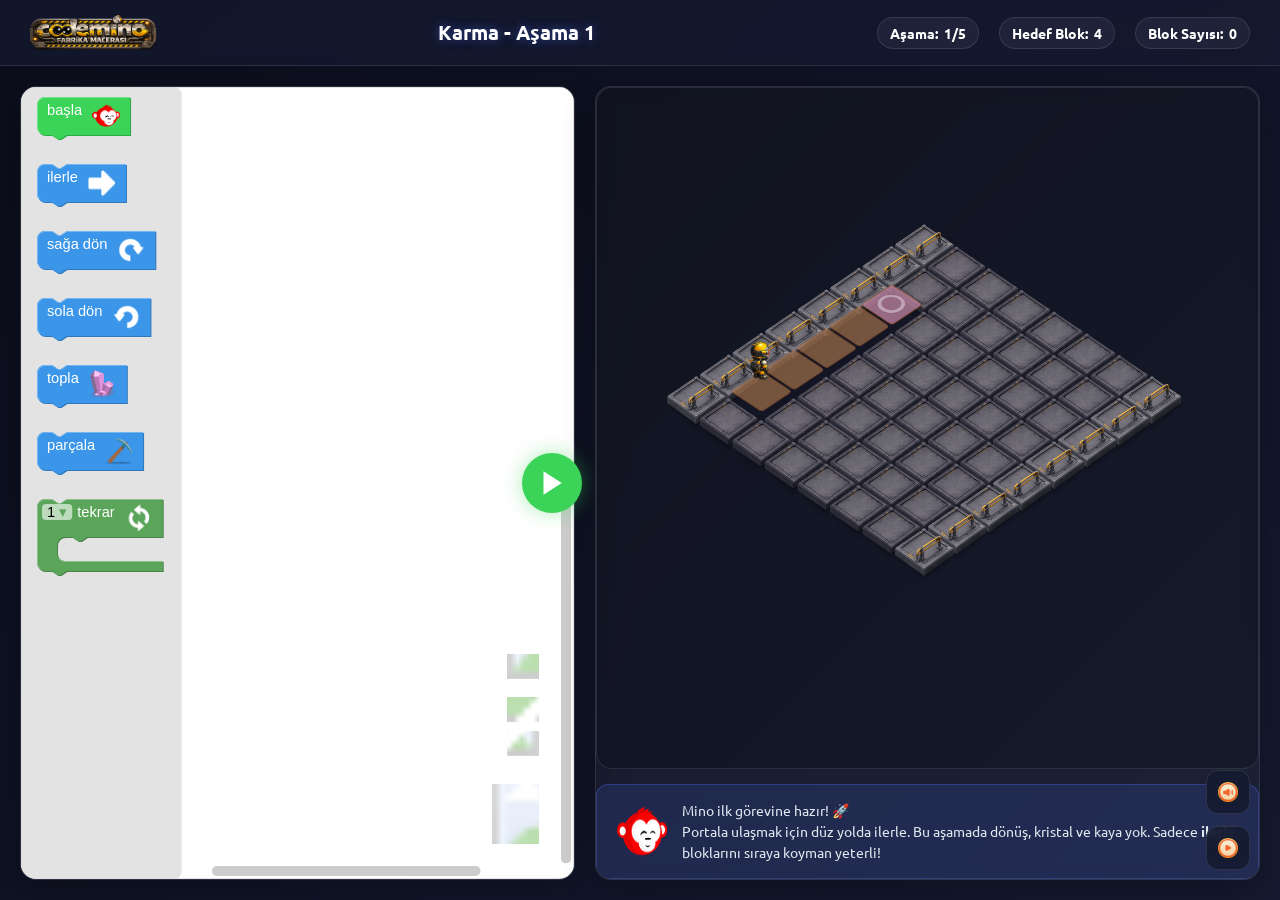
==== test.html @ d76a6c67 "Add test.html and info.txt, verify and confirm all github references point to erhan3861/standalone_m" ====
<!DOCTYPE html>
<html lang="tr">

<head>
    <meta charset="utf-8">
    <title>CodeMino - Karma Zor</title>
    <meta name="viewport" content="width=device-width, initial-scale=1.0" />
    <script>
        /* Dinamik Base URL / Path Çözümleyici (<base> tag entegrasyonu) */
        (function () {
            /* Varsayılan olarak erhan3861/standalone_mino reposunun GitHub Pages adresinden çek */
            var baseUrl = window.CODEMINO_BASE_URL || (window.parent && window.parent.CODEMINO_BASE_URL) || 'https://erhan3861.github.io/standalone_mino/';
            if (baseUrl && !baseUrl.endsWith('/')) {
                baseUrl += '/';
            }
            var base = document.createElement('base');
            base.href = baseUrl;
            document.head.appendChild(base);
            window.CODEMINO_BASE_URL = baseUrl;
        })();
    </script>
    <link rel="stylesheet" href="css/codemino_standalone.css">
</head>

<body>
    <!-- Loading preloader -->
    <div class="spinner-wrapper" id="preloader">
        <div class="spinner">
            <div class="rect1"></div>
            <div class="rect2"></div>
            <div class="rect3"></div>
            <div class="rect4"></div>
            <div class="rect5"></div>
        </div>
    </div>

    <header>
        <div class="logo-area">
            <img src="images/logo3.png" alt="CodeMino Logo">
        </div>
        <div class="level-title" id="lblLevelTitle">Seviye Yükleniyor...</div>
        <div class="stats-area">
            <div class="stat-badge">
                <span>Aşama:</span>
                <span id="lblLevelProgress">1/5</span>
            </div>
            <div class="stat-badge">
                <span>Hedef Blok:</span>
                <span id="lblTargetBlocks">0</span>
            </div>
            <div class="stat-badge">
                <span>Blok Sayısı:</span>
                <span id="lblCurrentBlocks">0</span>
            </div>
        </div>
    </header>

    <div class="game-container">
        <div class="panel" id="leftSide">
            <div id="blocklyDiv"></div>
        </div>

        <div class="run-btn-container">
            <button class="btn-circle" id="btRunCode" onclick="handleRunClick()">
                <svg width="24" height="24" viewBox="0 0 24 24" fill="none" stroke="currentColor" stroke-width="3"
                    id="iconRun">
                    <polygon points="5,3 19,12 5,21" fill="currentColor" />
                </svg>
                <svg width="24" height="24" viewBox="0 0 24 24" fill="none" stroke="currentColor" stroke-width="3"
                    id="iconReset" style="display:none;">
                    <path d="M21.5 2v6h-6M21.34 15.57a10 10 0 1 1-.57-8.38l5.67-5.67" />
                </svg>
            </button>
        </div>

        <div class="panel" id="rightSide">
            <div id="divOuterGameArea">
                <div id="divGameArea"></div>
            </div>
            <div class="info-card">
                <img class="info-avatar" src="images/monkey.png" alt="Mino">
                <div class="info-text" id="messageInfoBody">Talimatlar yükleniyor...</div>
            </div>
        </div>

        <div class="side-controls">
            <button class="control-btn" id="btnSound" onclick="toggleSound()" title="Sesi Aç/Kapat">
                <img id="imgSound" src="images/soundon.png" alt="Sound On">
            </button>
            <button class="control-btn" id="btnSpeed" onclick="toggleSpeed()" title="Oyun Hızı">
                <img id="imgSpeed" src="images/speed1.png" alt="Speed 1x">
            </button>
        </div>
    </div>

    <!-- Win Modal -->
    <div class="modal-overlay" id="modalSuccess">
        <div class="modal-card">
            <h2 class="modal-title success">Tebrikler!</h2>
            <div class="modal-stars">
                <span class="modal-star" id="star1">★</span>
                <span class="modal-star" id="star2">★</span>
                <span class="modal-star" id="star3">★</span>
            </div>
            <p class="modal-msg" id="modalSuccessMsg">Harika bir iş çıkardın! Mino'yu hedefine ulaştırdın.</p>
            <div class="modal-actions">
                <button class="modal-btn secondary" onclick="closeModal('modalSuccess'); restartGame();">Tekrar
                    Oyna</button>
                <button class="modal-btn primary" onclick="goToNextLevel()">Sonraki Aşama</button>
            </div>
        </div>
    </div>

    <!-- Lose Modal -->
    <div class="modal-overlay" id="modalError">
        <div class="modal-card">
            <h2 class="modal-title error">Olmadı!</h2>
            <p class="modal-msg" id="modalErrorMsg">Mino hedefine ulaşamadı veya engellere çarptı. Kodlarını kontrol
                edip tekrar dene.</p>
            <div class="modal-actions">
                <button class="modal-btn primary" onclick="closeModal('modalError'); restartGame();">Hadi Tekrar
                    Dene</button>
            </div>
        </div>
    </div>

    <!-- All Levels Completed Modal -->
    <div class="modal-overlay" id="modalCompletion">
        <div class="modal-card">
            <h2 class="modal-title success">🎉 Tüm Seviyeleri Tamamladın!</h2>
            <p class="modal-msg">Harika bir performans gösterdin! Tüm aşamaları başarıyla geçtin. Kodlama süper gücün
                artıyor! 🚀</p>
            <div class="modal-actions">
                <button class="modal-btn primary" onclick="location.reload();">Baştan Oyna</button>
            </div>
        </div>
    </div>

    <!-- Toolbox XML -->
    <xml xmlns="https://www.w3.org/1999/xhtml" id="toolbox" style="display: none;">
        <block type="start"></block>
        <block type="walk"></block>
        <block type="turn_right"></block>
        <block type="turn_left"></block>
        <block type="smash_stone"></block>
        <block type="collect_jewel"></block>
    </xml>

    <script>
        /* 5 ASAMALI SEVIYE DIZISI */
        const levels = [
            /* --- ASAMA 1 --- */
            {
                title: "Karma - Aşama 1",
                description: "Mino ilk görevine hazır! 🚀<br>Portala ulaşmak için düz yolda ilerle. Bu aşamada dönüş, kristal ve kaya yok. Sadece <b>ilerle</b> bloklarını sıraya koyman yeterli!",
                world: [
                    [0, 0, 0, 0, 0, 0, 0, 0, 0, 0],
                    [0, 13, 13, 13, 13, 13, 13, 13, 13, 0],
                    [0, 1, 101, 2, 2, 2, 100, 1, 1, 0],
                    [0, 1, 1, 1, 1, 1, 1, 1, 1, 0],
                    [0, 1, 1, 1, 1, 1, 1, 1, 1, 0],
                    [0, 1, 1, 1, 1, 1, 1, 1, 1, 0],
                    [0, 1, 1, 1, 1, 1, 1, 1, 1, 0],
                    [0, 1, 1, 1, 1, 1, 1, 1, 1, 0],
                    [0, 13, 13, 13, 13, 13, 13, 13, 13, 0],
                    [0, 0, 0, 0, 0, 0, 0, 0, 0, 0]
                ],
                playerPosition: { x: 2, y: 2 },
                destinationPosition: { x: 6, y: 2 },
                startDirection: "right",
                jewelnumber: 0,
                targetedBlockNumber: 4,
                allowedBlocks: ["start", "walk", "turn_right", "turn_left", "collect_jewel", "smash_stone", "for_dongusu"],
                workspaceBlocks: '<xml xmlns="https://www.w3.org/1999/xhtml"></xml>'
            },
            /* --- ASAMA 2 --- */
            {
                title: "Karma - Aşama 2",
                description: "Şimdi küçük bir viraj zamanı! 🧭<br>Önce ilerle, sonra doğru yönde dön. Yol üstündeki kristali görünce <b>topla</b> bloğunu kullanmayı unutma! ✨",
                world: [
                    [0, 0, 0, 0, 0, 0, 0, 0, 0, 0],
                    [0, 13, 13, 13, 13, 13, 13, 13, 13, 0],
                    [0, 1, 101, 2, 2, 1, 1, 1, 1, 0],
                    [0, 1, 1, 1, 2, 1, 1, 1, 1, 0],
                    [0, 1, 1, 1, 3, 2, 100, 1, 1, 0],
                    [0, 1, 1, 1, 1, 1, 1, 1, 1, 0],
                    [0, 1, 1, 1, 1, 1, 1, 1, 1, 0],
                    [0, 1, 1, 1, 1, 1, 1, 1, 1, 0],
                    [0, 13, 13, 13, 13, 13, 13, 13, 13, 0],
                    [0, 0, 0, 0, 0, 0, 0, 0, 0, 0]
                ],
                playerPosition: { x: 2, y: 2 },
                destinationPosition: { x: 6, y: 4 },
                startDirection: "right",
                jewelnumber: 1,
                targetedBlockNumber: 9,
                allowedBlocks: ["start", "walk", "turn_right", "turn_left", "collect_jewel", "smash_stone", "for_dongusu"],
                workspaceBlocks: '<xml xmlns="https://www.w3.org/1999/xhtml"></xml>'
            },
            /* --- ASAMA 3 --- */
            {
                title: "Karma - Aşama 3",
                description: "Mino artık engellerle karşılaşıyor! 🪨<br>Kristalleri <b>topla</b>, kayaya gelince önce <b>parçala</b>, sonra güvenle ilerle. Dönüşlerini dikkatli seç!",
                world: [
                    [0, 0, 0, 0, 0, 0, 0, 0, 0, 0],
                    [0, 13, 13, 13, 13, 13, 13, 13, 13, 0],
                    [0, 1, 101, 2, 3, 2, 1, 1, 1, 0],
                    [0, 1, 1, 1, 1, 7, 1, 1, 1, 0],
                    [0, 1, 1, 1, 1, 2, 1, 1, 1, 0],
                    [0, 1, 1, 1, 1, 4, 2, 100, 1, 0],
                    [0, 1, 1, 1, 1, 1, 1, 1, 1, 0],
                    [0, 1, 1, 1, 1, 1, 1, 1, 1, 0],
                    [0, 13, 13, 13, 13, 13, 13, 13, 13, 0],
                    [0, 0, 0, 0, 0, 0, 0, 0, 0, 0]
                ],
                playerPosition: { x: 2, y: 2 },
                destinationPosition: { x: 7, y: 5 },
                startDirection: "right",
                jewelnumber: 3,
                targetedBlockNumber: 13,
                allowedBlocks: ["start", "walk", "turn_right", "turn_left", "collect_jewel", "smash_stone", "for_dongusu"],
                workspaceBlocks: '<xml xmlns="https://www.w3.org/1999/xhtml"></xml>'
            },
            /* --- ASAMA 4 --- */
            {
                title: "Karma - Aşama 4",
                description: "Bu rota biraz daha zorlu! 🧠<br>Yolda iki ayrı kristal noktası ve bir kaya var. Tekrar eden ilerlemeleri fark edersen <b>döngü</b> ile daha akıllı kod yazabilirsin!",
                world: [
                    [0, 0, 0, 0, 0, 0, 0, 0, 0, 0],
                    [0, 13, 13, 13, 13, 13, 13, 13, 13, 0],
                    [0, 1, 1, 1, 1, 1, 1, 1, 1, 0],
                    [0, 1, 1, 1, 1, 2, 7, 2, 1, 0],
                    [0, 1, 1, 1, 1, 3, 1, 2, 1, 0],
                    [0, 1, 1, 1, 1, 2, 1, 4, 1, 0],
                    [0, 1, 101, 2, 3, 2, 2, 100, 1, 0],
                    [0, 1, 1, 1, 1, 1, 1, 1, 1, 0],
                    [0, 13, 13, 13, 13, 13, 13, 13, 13, 0],
                    [0, 0, 0, 0, 0, 0, 0, 0, 0, 0]
                ],
                playerPosition: { x: 2, y: 6 },
                destinationPosition: { x: 7, y: 6 },
                startDirection: "right",
                jewelnumber: 4,
                targetedBlockNumber: 18,
                allowedBlocks: ["start", "walk", "turn_right", "turn_left", "collect_jewel", "smash_stone", "for_dongusu"],
                workspaceBlocks: '<xml xmlns="https://www.w3.org/1999/xhtml"></xml>'
            },
            /* --- ASAMA 5 --- */
            {
                title: "Karma - Aşama 5",
                description: "Final görevi başladı! 🏆<br>Bu aşama labirent gibi: kristalleri topla, kayaları parçala ve doğru dönüşlerle portala ulaş. Döngü kullanırsan kodun daha düzenli olur! 🚀",
                world: [
                    [0, 0, 0, 0, 0, 0, 0, 0, 0, 0],
                    [0, 13, 13, 13, 13, 13, 13, 13, 13, 0],
                    [0, 1, 101, 2, 3, 2, 2, 1, 1, 0],
                    [0, 1, 1, 1, 1, 1, 7, 1, 1, 0],
                    [0, 1, 1, 1, 2, 2, 3, 2, 2, 0],
                    [0, 1, 1, 1, 2, 1, 1, 2, 2, 0],
                    [0, 1, 1, 1, 4, 7, 2, 2, 2, 0],
                    [0, 1, 1, 1, 1, 1, 1, 1, 100, 0],
                    [0, 13, 13, 13, 13, 13, 13, 13, 13, 0],
                    [0, 0, 0, 0, 0, 0, 0, 0, 0, 0]
                ],
                playerPosition: { x: 2, y: 2 },
                destinationPosition: { x: 8, y: 7 },
                startDirection: "right",
                jewelnumber: 4,
                targetedBlockNumber: 31,
                allowedBlocks: ["start", "walk", "turn_right", "turn_left", "collect_jewel", "smash_stone", "for_dongusu"],
                workspaceBlocks: '<xml xmlns="https://www.w3.org/1999/xhtml"></xml>'
            }
        ];

        /*
        Aşama 1 Doğrulama:
        Başlangıç: (x,y)=(2,2), yön=right
        1. ilerle → (3,2) world[2][3]=2 ✓
        2. ilerle → (4,2) world[2][4]=2 ✓
        3. ilerle → (5,2) world[2][5]=2 ✓
        4. ilerle → (6,2) world[2][6]=100 ✓ HEDEF
        Toplam: 4 ilerle = 4 blok = targetedBlockNumber ✓
        Kristal: 0 = jewelnumber ✓
    
        Aşama 2 Doğrulama:
        Başlangıç: (x,y)=(2,2), yön=right
        1. ilerle → (3,2) world[2][3]=2 ✓
        2. ilerle → (4,2) world[2][4]=2 ✓
        3. sağa_dön → yön=down ✓
        4. ilerle → (4,3) world[3][4]=2 ✓
        5. ilerle → (4,4) world[4][4]=3 ✓
        6. topla → (4,4) world[4][4]=3 ✓
        7. sola_dön → yön=right ✓
        8. ilerle → (5,4) world[4][5]=2 ✓
        9. ilerle → (6,4) world[4][6]=100 ✓ HEDEF
        Toplam: 6 ilerle + 2 dönüş + 1 topla = 9 blok = targetedBlockNumber ✓
        Kristal: 1 = jewelnumber ✓
    
        Aşama 3 Doğrulama:
        Başlangıç: (x,y)=(2,2), yön=right
        1. ilerle → (3,2) world[2][3]=2 ✓
        2. ilerle → (4,2) world[2][4]=3 ✓
        3. topla → (4,2) world[2][4]=3 ✓
        4. ilerle → (5,2) world[2][5]=2 ✓
        5. sağa_dön → yön=down ✓
        6. parçala → bakılan hücre (5,3) world[3][5]=7 ✓
        7. ilerle → (5,3) world[3][5]=7 kırıldıktan sonra yürünebilir ✓
        8. ilerle → (5,4) world[4][5]=2 ✓
        9. ilerle → (5,5) world[5][5]=4 ✓
        10. topla → (5,5) world[5][5]=4 ✓
        11. sola_dön → yön=right ✓
        12. ilerle → (6,5) world[5][6]=2 ✓
        13. ilerle → (7,5) world[5][7]=100 ✓ HEDEF
        Toplam: 8 ilerle + 2 dönüş + 2 topla + 1 parçala = 13 blok = targetedBlockNumber ✓
        Kristal: 1 + 2 = 3 = jewelnumber ✓
    
        Aşama 4 Doğrulama:
        Başlangıç: (x,y)=(2,6), yön=right
        1. ilerle → (3,6) world[6][3]=2 ✓
        2. ilerle → (4,6) world[6][4]=3 ✓
        3. topla → (4,6) world[6][4]=3 ✓
        4. ilerle → (5,6) world[6][5]=2 ✓
        5. sola_dön → yön=up ✓
        6. ilerle → (5,5) world[5][5]=2 ✓
        7. ilerle → (5,4) world[4][5]=3 ✓
        8. topla → (5,4) world[4][5]=3 ✓
        9. ilerle → (5,3) world[3][5]=2 ✓
        10. sağa_dön → yön=right ✓
        11. parçala → bakılan hücre (6,3) world[3][6]=7 ✓
        12. ilerle → (6,3) world[3][6]=7 kırıldıktan sonra yürünebilir ✓
        13. ilerle → (7,3) world[3][7]=2 ✓
        14. sağa_dön → yön=down ✓
        15. ilerle → (7,4) world[4][7]=2 ✓
        16. ilerle → (7,5) world[5][7]=4 ✓
        17. topla → (7,5) world[5][7]=4 ✓
        18. ilerle → (7,6) world[6][7]=100 ✓ HEDEF
        Toplam: 11 ilerle + 3 dönüş + 3 topla + 1 parçala = 18 blok = targetedBlockNumber ✓
        Kristal: 1 + 1 + 2 = 4 = jewelnumber ✓
    
        Aşama 5 Doğrulama:
        Başlangıç: (x,y)=(2,2), yön=right
        1. ilerle → (3,2) world[2][3]=2 ✓
        2. ilerle → (4,2) world[2][4]=3 ✓
        3. topla → (4,2) world[2][4]=3 ✓
        4. ilerle → (5,2) world[2][5]=2 ✓
        5. ilerle → (6,2) world[2][6]=2 ✓
        6. sağa_dön → yön=down ✓
        7. parçala → bakılan hücre (6,3) world[3][6]=7 ✓
        8. ilerle → (6,3) world[3][6]=7 kırıldıktan sonra yürünebilir ✓
        9. ilerle → (6,4) world[4][6]=3 ✓
        10. topla → (6,4) world[4][6]=3 ✓
        11. sağa_dön → yön=left ✓
        12. ilerle → (5,4) world[4][5]=2 ✓
        13. ilerle → (4,4) world[4][4]=2 ✓
        14. sola_dön → yön=down ✓
        15. ilerle → (4,5) world[5][4]=2 ✓
        16. ilerle → (4,6) world[6][4]=4 ✓
        17. topla → (4,6) world[6][4]=4 ✓
        18. sola_dön → yön=right ✓
        19. parçala → bakılan hücre (5,6) world[6][5]=7 ✓
        20. ilerle → (5,6) world[6][5]=7 kırıldıktan sonra yürünebilir ✓
        21. ilerle → (6,6) world[6][6]=2 ✓
        22. ilerle → (7,6) world[6][7]=2 ✓
        23. sola_dön → yön=up ✓
        24. ilerle → (7,5) world[5][7]=2 ✓
        25. ilerle → (7,4) world[4][7]=2 ✓
        26. sağa_dön → yön=right ✓
        27. ilerle → (8,4) world[4][8]=2 ✓
        28. sağa_dön → yön=down ✓
        29. ilerle → (8,5) world[5][8]=2 ✓
        30. ilerle → (8,6) world[6][8]=2 ✓
        31. ilerle → (8,7) world[7][8]=100 ✓ HEDEF
        Toplam: 19 ilerle + 7 dönüş + 3 topla + 2 parçala = 31 blok = targetedBlockNumber ✓
        Kristal: 1 + 1 + 2 = 4 = jewelnumber ✓
        */

        /* Multi-level initialization */
        window.levels = levels;
        window.currentLevelIndex = 0;
        window.levelConfig = levels[0];
    </script>

    <script src="js/game/codemino_engine.js"></script>
</body>

</html>
---- css/codemino_standalone.css ----
/* ============================================================
   CODEMINO STANDALONE - GAME STYLESHEET
   ============================================================ */

@import url('https://fonts.googleapis.com/css?family=Ubuntu:400,700&display=swap');

:root {
  --primary-color: #5271ff;
  --success-color: #3bd459;
  --danger-color: #ff4757;
  --bg-gradient: linear-gradient(135deg, #0b0d1b 0%, #151a30 100%);
  --panel-bg: rgba(255, 255, 255, 0.05);
  --panel-border: rgba(255, 255, 255, 0.1);
  --text-color: #ffffff;
  --font-family: 'Ubuntu', sans-serif;
}

* {
  box-sizing: border-box;
  margin: 0;
  padding: 0;
}

body {
  font-family: var(--font-family);
  background: var(--bg-gradient);
  color: var(--text-color);
  min-height: 100vh;
  overflow-x: hidden;
  display: flex;
  flex-direction: column;
}

/* Spinner / Preloader */
.spinner-wrapper {
  position: fixed;
  top: 0;
  left: 0;
  width: 100%;
  height: 100%;
  background: #0b0d1b;
  z-index: 9999;
  display: flex;
  justify-content: center;
  align-items: center;
  transition: opacity 0.5s ease-out;
}

.spinner {
  width: 50px;
  height: 40px;
  text-align: center;
  font-size: 10px;
}

.spinner > div {
  background-color: var(--primary-color);
  height: 100%;
  width: 6px;
  display: inline-block;
  margin: 1px;
  animation: stretchdelay 1.2s infinite ease-in-out;
}

.spinner .rect2 { animation-delay: -1.1s; }
.spinner .rect3 { animation-delay: -1.0s; }
.spinner .rect4 { animation-delay: -0.9s; }
.spinner .rect5 { animation-delay: -0.8s; }

@keyframes stretchdelay {
  0%, 40%, 100% { transform: scaleY(0.4); }
  20% { transform: scaleY(1.0); }
}

/* Header */
header {
  background: rgba(21, 26, 48, 0.8);
  backdrop-filter: blur(10px);
  border-bottom: 1px solid var(--panel-border);
  padding: 15px 30px;
  display: flex;
  justify-content: space-between;
  align-items: center;
  z-index: 10;
}

.logo-area img {
  height: 35px;
  display: block;
}

.level-title {
  font-size: 20px;
  font-weight: 700;
  color: var(--text-color);
  text-shadow: 0 0 10px rgba(82, 113, 255, 0.5);
}

.stats-area {
  display: flex;
  gap: 20px;
  font-weight: bold;
}

.stat-badge {
  background: var(--panel-bg);
  border: 1px solid var(--panel-border);
  padding: 6px 12px;
  border-radius: 20px;
  font-size: 14px;
  display: flex;
  align-items: center;
  gap: 6px;
}

/* Game Container */
.game-container {
  flex: 1;
  display: flex;
  padding: 20px;
  gap: 20px;
  height: calc(100vh - 70px);
  position: relative;
}

/* Panels */
.panel {
  background: rgba(255, 255, 255, 0.03);
  border: 1px solid var(--panel-border);
  border-radius: 16px;
  box-shadow: 0 8px 32px 0 rgba(0, 0, 0, 0.3);
  backdrop-filter: blur(8px);
  display: flex;
  flex-direction: column;
  overflow: hidden;
}

#leftSide {
  flex: 1;
  position: relative;
}

#rightSide {
  flex: 1.2;
  display: flex;
  flex-direction: column;
  gap: 15px;
}

/* Blockly Div */
#blocklyDiv {
  width: 100%;
  height: 100%;
  border-radius: 16px;
}

/* Game Area */
#divOuterGameArea {
  flex: 1;
  background: rgba(0, 0, 0, 0.2);
  border-radius: 16px;
  border: 1px solid var(--panel-border);
  position: relative;
  overflow: hidden;
  display: flex;
  justify-content: center;
  align-items: center;
}

#divGameArea {
  width: 100%;
  height: 100%;
  display: flex;
  justify-content: center;
  align-items: center;
}

canvas {
  display: block;
  border-radius: 8px;
}

/* Info Card */
.info-card {
  background: rgba(82, 113, 255, 0.15);
  border: 1px solid rgba(82, 113, 255, 0.3);
  border-radius: 12px;
  padding: 15px 20px;
  display: flex;
  gap: 15px;
  align-items: center;
}

.info-avatar {
  width: 50px;
  height: 50px;
  flex-shrink: 0;
}

.info-text {
  font-size: 14px;
  line-height: 1.5;
  color: #e2e8f0;
}

/* Run & Reset Button */
.run-btn-container {
  position: absolute;
  top: 50%;
  left: calc(45.45% - 30px);
  transform: translate(-50%, -50%);
  z-index: 100;
}

.btn-circle {
  width: 60px;
  height: 60px;
  border-radius: 50%;
  border: none;
  background: var(--success-color);
  color: #fff;
  font-size: 24px;
  cursor: pointer;
  box-shadow: 0 0 20px rgba(59, 212, 89, 0.4);
  transition: all 0.3s cubic-bezier(0.175, 0.885, 0.32, 1.275);
  display: flex;
  justify-content: center;
  align-items: center;
}

.btn-circle:hover {
  transform: scale(1.1);
  box-shadow: 0 0 30px rgba(59, 212, 89, 0.6);
}

.btn-circle.reset-state {
  background: var(--danger-color);
  box-shadow: 0 0 20px rgba(255, 71, 87, 0.4);
}

.btn-circle.reset-state:hover {
  box-shadow: 0 0 30px rgba(255, 71, 87, 0.6);
}

/* Side Controls (Sound, Speed) */
.side-controls {
  position: absolute;
  right: 30px;
  bottom: 30px;
  display: flex;
  flex-direction: column;
  gap: 12px;
  z-index: 99;
}

.control-btn {
  width: 44px;
  height: 44px;
  border-radius: 12px;
  border: 1px solid var(--panel-border);
  background: rgba(21, 26, 48, 0.9);
  backdrop-filter: blur(8px);
  cursor: pointer;
  display: flex;
  justify-content: center;
  align-items: center;
  transition: all 0.2s;
}

.control-btn:hover {
  background: var(--primary-color);
  border-color: var(--primary-color);
  transform: translateY(-2px);
}

.control-btn img {
  width: 20px;
  height: 20px;
}

/* Modals */
.modal-overlay {
  position: fixed;
  top: 0;
  left: 0;
  width: 100%;
  height: 100%;
  background: rgba(11, 13, 27, 0.8);
  backdrop-filter: blur(6px);
  z-index: 1000;
  display: none;
  justify-content: center;
  align-items: center;
  opacity: 0;
  transition: opacity 0.3s ease;
}

.modal-overlay.active {
  display: flex;
  opacity: 1;
}

.modal-card {
  background: rgba(21, 26, 48, 0.95);
  border: 2px solid var(--panel-border);
  border-radius: 24px;
  padding: 40px;
  width: 90%;
  max-width: 420px;
  text-align: center;
  transform: scale(0.8);
  transition: transform 0.3s cubic-bezier(0.175, 0.885, 0.32, 1.275);
  box-shadow: 0 20px 50px rgba(0,0,0,0.5);
}

.modal-overlay.active .modal-card {
  transform: scale(1);
}

.modal-title {
  font-size: 28px;
  font-weight: 700;
  margin-bottom: 15px;
}

.modal-title.success {
  color: var(--success-color);
  text-shadow: 0 0 15px rgba(59, 212, 89, 0.3);
}

.modal-title.error {
  color: var(--danger-color);
  text-shadow: 0 0 15px rgba(255, 71, 87, 0.3);
}

.modal-stars {
  display: flex;
  justify-content: center;
  gap: 10px;
  margin: 20px 0;
}

.modal-star {
  font-size: 40px;
  color: rgba(255, 255, 255, 0.15);
  transition: color 0.5s ease;
}

.modal-star.active {
  color: #ffd700;
  text-shadow: 0 0 10px rgba(255, 215, 0, 0.5);
  animation: starPop 0.4s ease forwards;
}

@keyframes starPop {
  0% { transform: scale(0.5); }
  70% { transform: scale(1.2); }
  100% { transform: scale(1); }
}

.modal-msg {
  font-size: 16px;
  color: #cbd5e1;
  margin-bottom: 30px;
  line-height: 1.6;
}

.modal-actions {
  display: flex;
  gap: 15px;
  justify-content: center;
}

.modal-btn {
  padding: 12px 28px;
  border-radius: 12px;
  font-weight: 700;
  cursor: pointer;
  border: none;
  font-family: var(--font-family);
  font-size: 15px;
  transition: all 0.2s;
}

.modal-btn.primary {
  background: var(--primary-color);
  color: white;
  box-shadow: 0 4px 14px rgba(82, 113, 255, 0.4);
}

.modal-btn.primary:hover {
  background: #3b5bdb;
  transform: translateY(-2px);
}

.modal-btn.secondary {
  background: rgba(255, 255, 255, 0.08);
  color: white;
  border: 1px solid var(--panel-border);
}

.modal-btn.secondary:hover {
  background: rgba(255, 255, 255, 0.15);
  transform: translateY(-2px);
}

/* Responsive */
@media(max-width: 900px) {
  .game-container {
    flex-direction: column;
    height: auto;
  }
  .panel {
    height: 450px;
  }
  .run-btn-container {
    position: relative;
    top: 0;
    left: 0;
    transform: none;
    display: flex;
    justify-content: center;
    margin: 10px 0;
  }
}
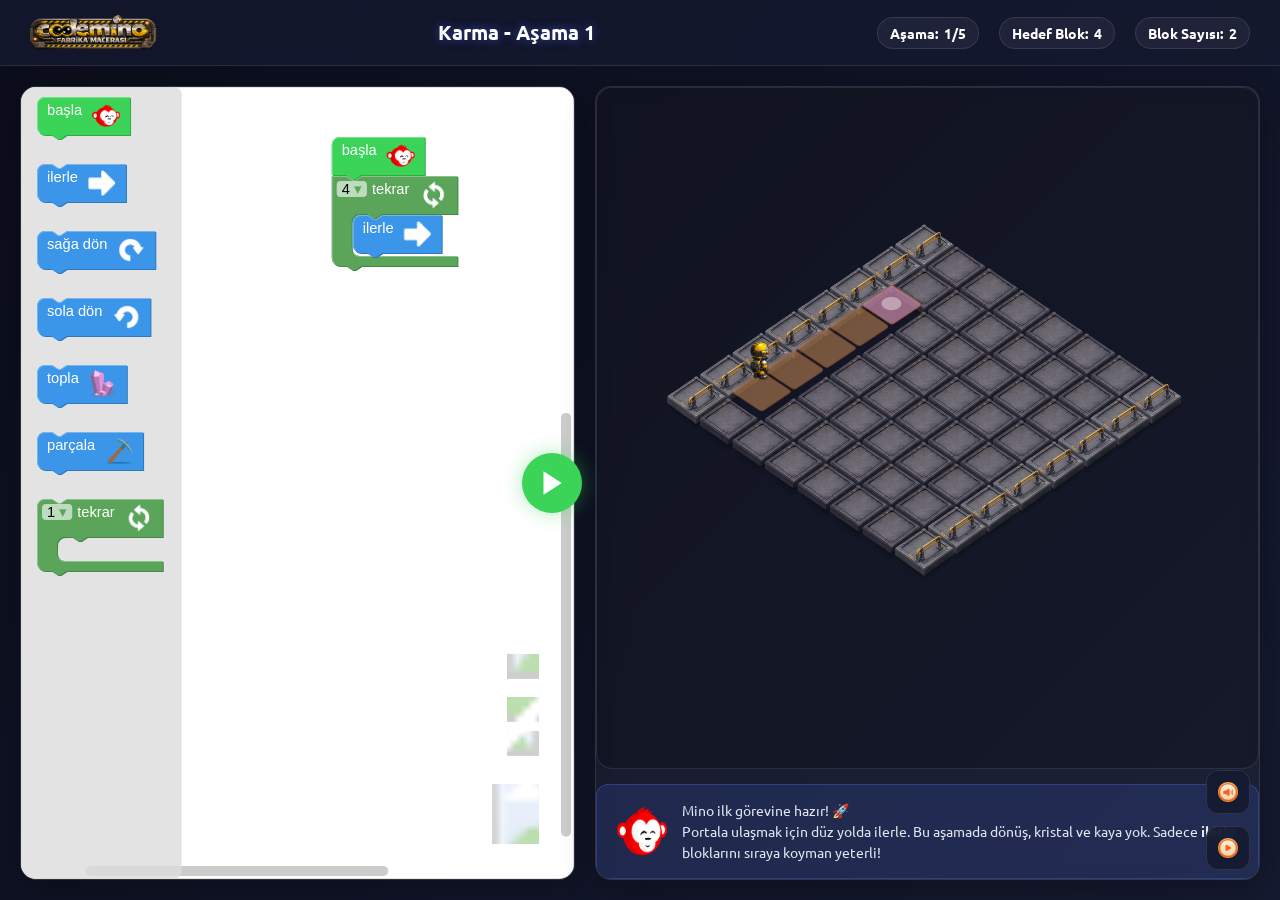
==== commit 8a7f1f2b: "Fix premature game completion failure when loop execution finishes before animations finish" ====
--- a/test.html
+++ b/test.html
@@ -171,7 +171,7 @@
                 jewelnumber: 0,
                 targetedBlockNumber: 4,
                 allowedBlocks: ["start", "walk", "turn_right", "turn_left", "collect_jewel", "smash_stone", "for_dongusu"],
-                workspaceBlocks: '<xml xmlns="https://www.w3.org/1999/xhtml"></xml>'
+                workspaceBlocks: '<xml xmlns="https://developers.google.com/blockly/xml"><block type="start" x="150" y="50"><next><block type="for_dongusu"><field name="TIMES">4</field><statement name="DO"><block type="walk"></block></statement></block></next></block></xml>'
             },
             /* --- ASAMA 2 --- */
             {
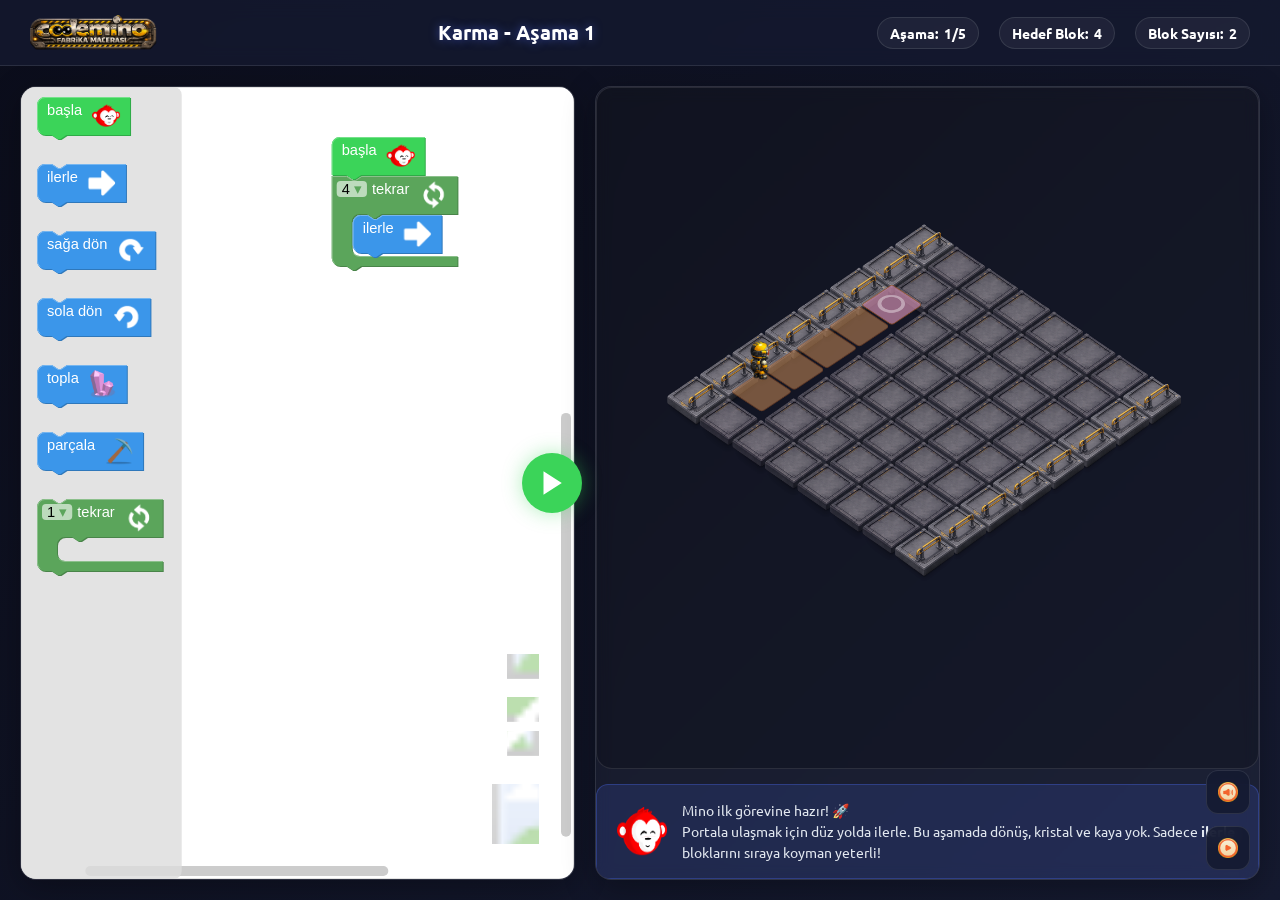
==== commit a632238b: "Preload Level 2 block sequence in test.html" ====
--- a/test.html
+++ b/test.html
@@ -195,7 +195,7 @@
                 jewelnumber: 1,
                 targetedBlockNumber: 9,
                 allowedBlocks: ["start", "walk", "turn_right", "turn_left", "collect_jewel", "smash_stone", "for_dongusu"],
-                workspaceBlocks: '<xml xmlns="https://www.w3.org/1999/xhtml"></xml>'
+                workspaceBlocks: '<xml xmlns="https://developers.google.com/blockly/xml"><block type="start" x="150" y="50"><next><block type="for_dongusu"><field name="TIMES">2</field><statement name="DO"><block type="walk"></block></statement><next><block type="turn_right"></block></next></block></next></block></xml>'
             },
             /* --- ASAMA 3 --- */
             {
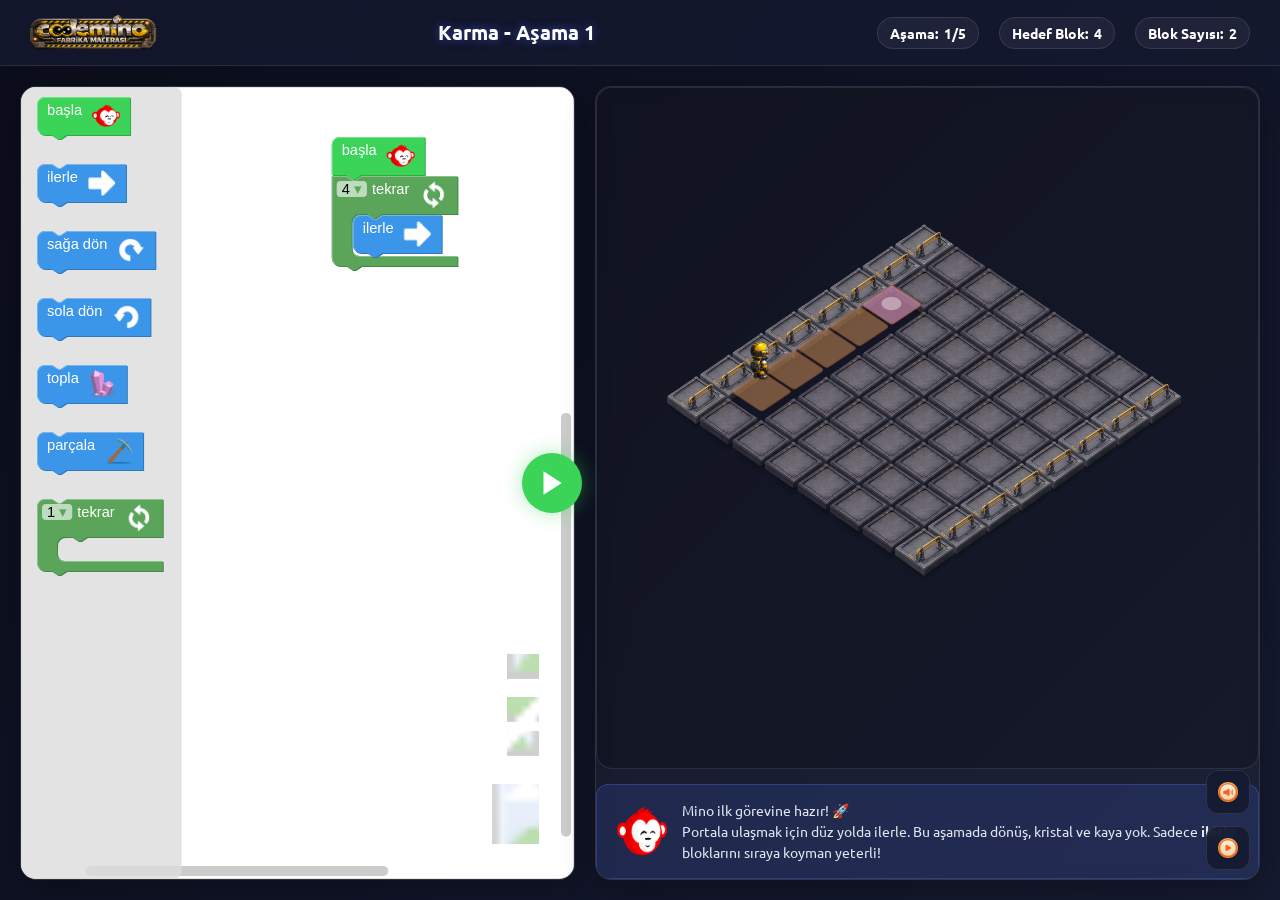
==== commit 9bfbdf18: "Update Level 2 workspaceBlocks with full solution to verify turns and loops" ====
--- a/test.html
+++ b/test.html
@@ -195,7 +195,7 @@
                 jewelnumber: 1,
                 targetedBlockNumber: 9,
                 allowedBlocks: ["start", "walk", "turn_right", "turn_left", "collect_jewel", "smash_stone", "for_dongusu"],
-                workspaceBlocks: '<xml xmlns="https://developers.google.com/blockly/xml"><block type="start" x="150" y="50"><next><block type="for_dongusu"><field name="TIMES">2</field><statement name="DO"><block type="walk"></block></statement><next><block type="turn_right"></block></next></block></next></block></xml>'
+                workspaceBlocks: '<xml xmlns="https://developers.google.com/blockly/xml"><block type="start" x="150" y="50"><next><block type="for_dongusu"><field name="TIMES">2</field><statement name="DO"><block type="walk"></block></statement><next><block type="turn_right"><next><block type="for_dongusu"><field name="TIMES">2</field><statement name="DO"><block type="walk"></block></statement><next><block type="collect_jewel"><next><block type="turn_left"><next><block type="for_dongusu"><field name="TIMES">2</field><statement name="DO"><block type="walk"></block></statement></block></next></block></next></block></next></block></next></block></next></block></next></block></xml>'
             },
             /* --- ASAMA 3 --- */
             {
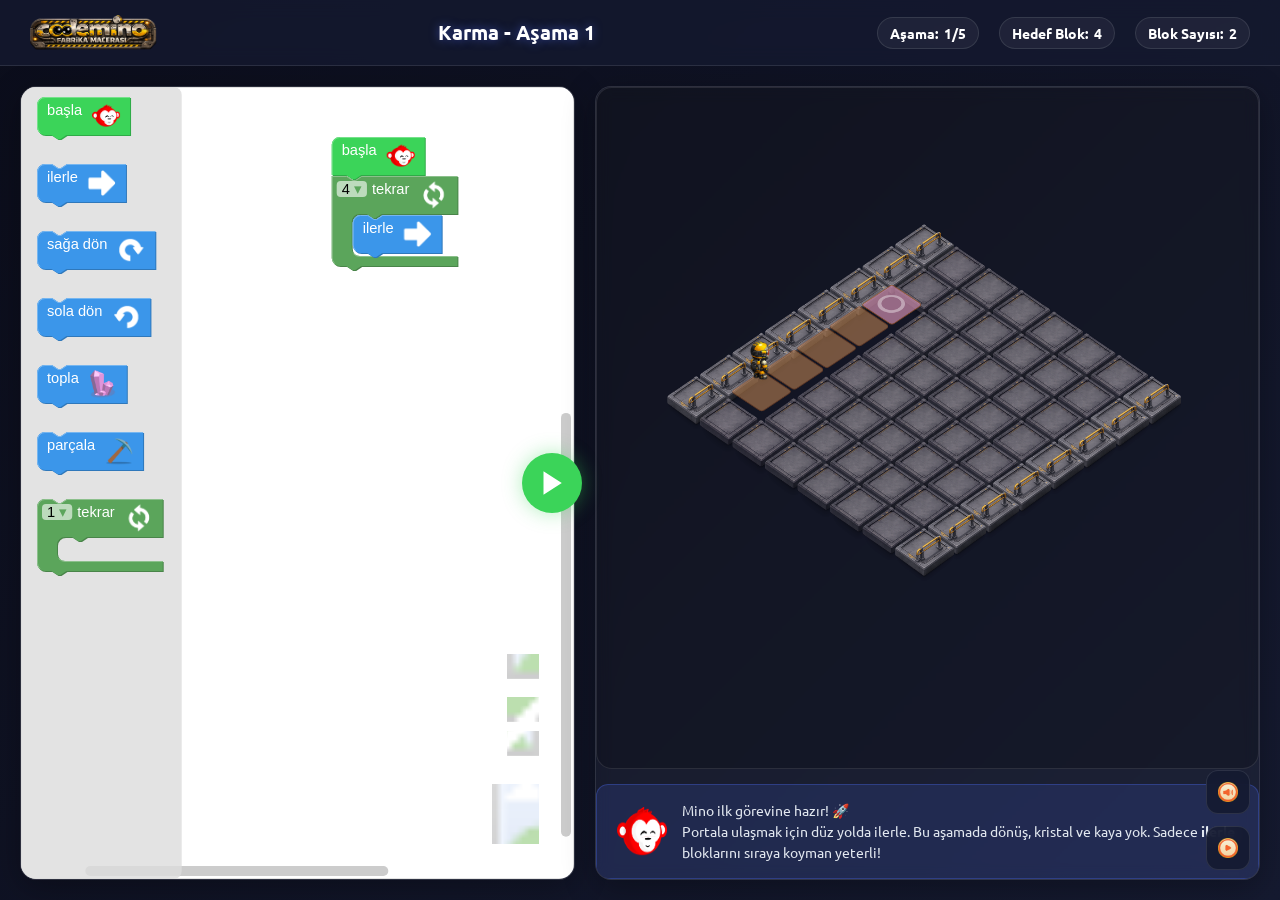
==== commit 3f1e8fdf: "feat: implement core game engine with library loader, Blockly integration, and asset management syst" ====
--- a/test.html
+++ b/test.html
@@ -8,8 +8,14 @@
     <script>
         /* Dinamik Base URL / Path Çözümleyici (<base> tag entegrasyonu) */
         (function () {
-            /* Varsayılan olarak erhan3861/standalone_mino reposunun GitHub Pages adresinden çek */
-            var baseUrl = window.CODEMINO_BASE_URL || (window.parent && window.parent.CODEMINO_BASE_URL) || 'https://erhan3861.github.io/standalone_mino/';
+            var baseUrl = window.CODEMINO_BASE_URL || (window.parent && window.parent.CODEMINO_BASE_URL);
+            if (!baseUrl) {
+                if (window.location.hostname === 'localhost' || window.location.hostname === '127.0.0.1') {
+                    baseUrl = window.location.origin + window.location.pathname.substring(0, window.location.pathname.lastIndexOf('/') + 1);
+                } else {
+                    baseUrl = 'https://erhan3861.github.io/standalone_mino/';
+                }
+            }
             if (baseUrl && !baseUrl.endsWith('/')) {
                 baseUrl += '/';
             }
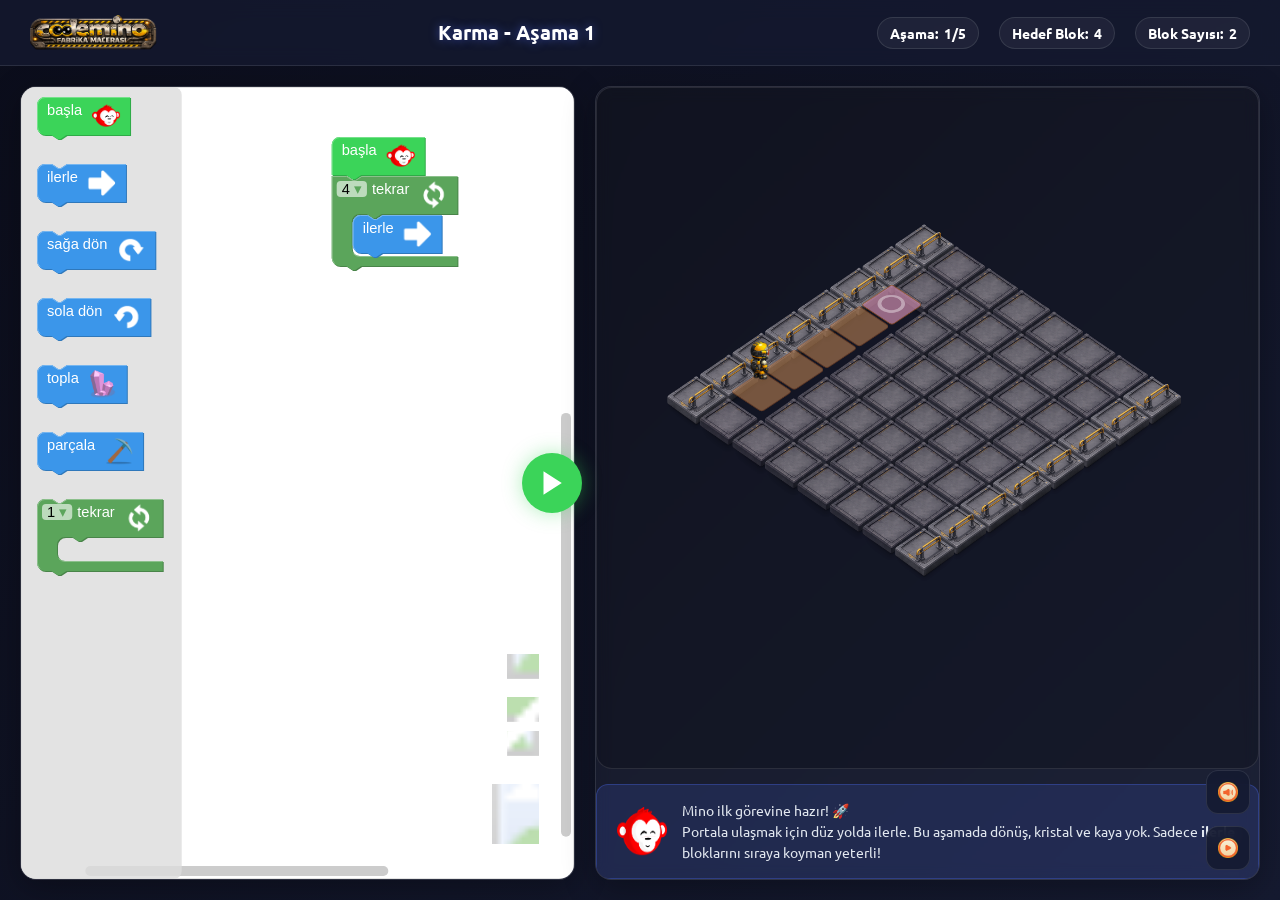
==== commit 458a5612: "testler" ====
--- a/test.html
+++ b/test.html
@@ -206,12 +206,12 @@
             /* --- ASAMA 3 --- */
             {
                 title: "Karma - Aşama 3",
-                description: "Mino artık engellerle karşılaşıyor! 🪨<br>Kristalleri <b>topla</b>, kayaya gelince önce <b>parçala</b>, sonra güvenle ilerle. Dönüşlerini dikkatli seç!",
+                description: "Mino artık daha uzun bir rotada ilerliyor! 🧭<br>Kristalleri <b>topla</b>, dönüşlerini dikkatli seç ve portala giden güvenli yolu takip et.",
                 world: [
                     [0, 0, 0, 0, 0, 0, 0, 0, 0, 0],
                     [0, 13, 13, 13, 13, 13, 13, 13, 13, 0],
                     [0, 1, 101, 2, 3, 2, 1, 1, 1, 0],
-                    [0, 1, 1, 1, 1, 7, 1, 1, 1, 0],
+                    [0, 1, 1, 1, 1, 2, 1, 1, 1, 0],
                     [0, 1, 1, 1, 1, 2, 1, 1, 1, 0],
                     [0, 1, 1, 1, 1, 4, 2, 100, 1, 0],
                     [0, 1, 1, 1, 1, 1, 1, 1, 1, 0],
@@ -223,7 +223,7 @@
                 destinationPosition: { x: 7, y: 5 },
                 startDirection: "right",
                 jewelnumber: 3,
-                targetedBlockNumber: 13,
+                targetedBlockNumber: 12,
                 allowedBlocks: ["start", "walk", "turn_right", "turn_left", "collect_jewel", "smash_stone", "for_dongusu"],
                 workspaceBlocks: '<xml xmlns="https://www.w3.org/1999/xhtml"></xml>'
             },
@@ -308,15 +308,14 @@
         3. topla → (4,2) world[2][4]=3 ✓
         4. ilerle → (5,2) world[2][5]=2 ✓
         5. sağa_dön → yön=down ✓
-        6. parçala → bakılan hücre (5,3) world[3][5]=7 ✓
-        7. ilerle → (5,3) world[3][5]=7 kırıldıktan sonra yürünebilir ✓
-        8. ilerle → (5,4) world[4][5]=2 ✓
-        9. ilerle → (5,5) world[5][5]=4 ✓
-        10. topla → (5,5) world[5][5]=4 ✓
-        11. sola_dön → yön=right ✓
-        12. ilerle → (6,5) world[5][6]=2 ✓
-        13. ilerle → (7,5) world[5][7]=100 ✓ HEDEF
-        Toplam: 8 ilerle + 2 dönüş + 2 topla + 1 parçala = 13 blok = targetedBlockNumber ✓
+        6. ilerle → (5,3) world[3][5]=2 ✓
+        7. ilerle → (5,4) world[4][5]=2 ✓
+        8. ilerle → (5,5) world[5][5]=4 ✓
+        9. topla → (5,5) world[5][5]=4 ✓
+        10. sola_dön → yön=right ✓
+        11. ilerle → (6,5) world[5][6]=2 ✓
+        12. ilerle → (7,5) world[5][7]=100 ✓ HEDEF
+        Toplam: 8 ilerle + 2 dönüş + 2 topla = 12 blok = targetedBlockNumber ✓
         Kristal: 1 + 2 = 3 = jewelnumber ✓
     
         Aşama 4 Doğrulama:
@@ -388,4 +387,4 @@
     <script src="js/game/codemino_engine.js"></script>
 </body>
 
-</html>+</html>
